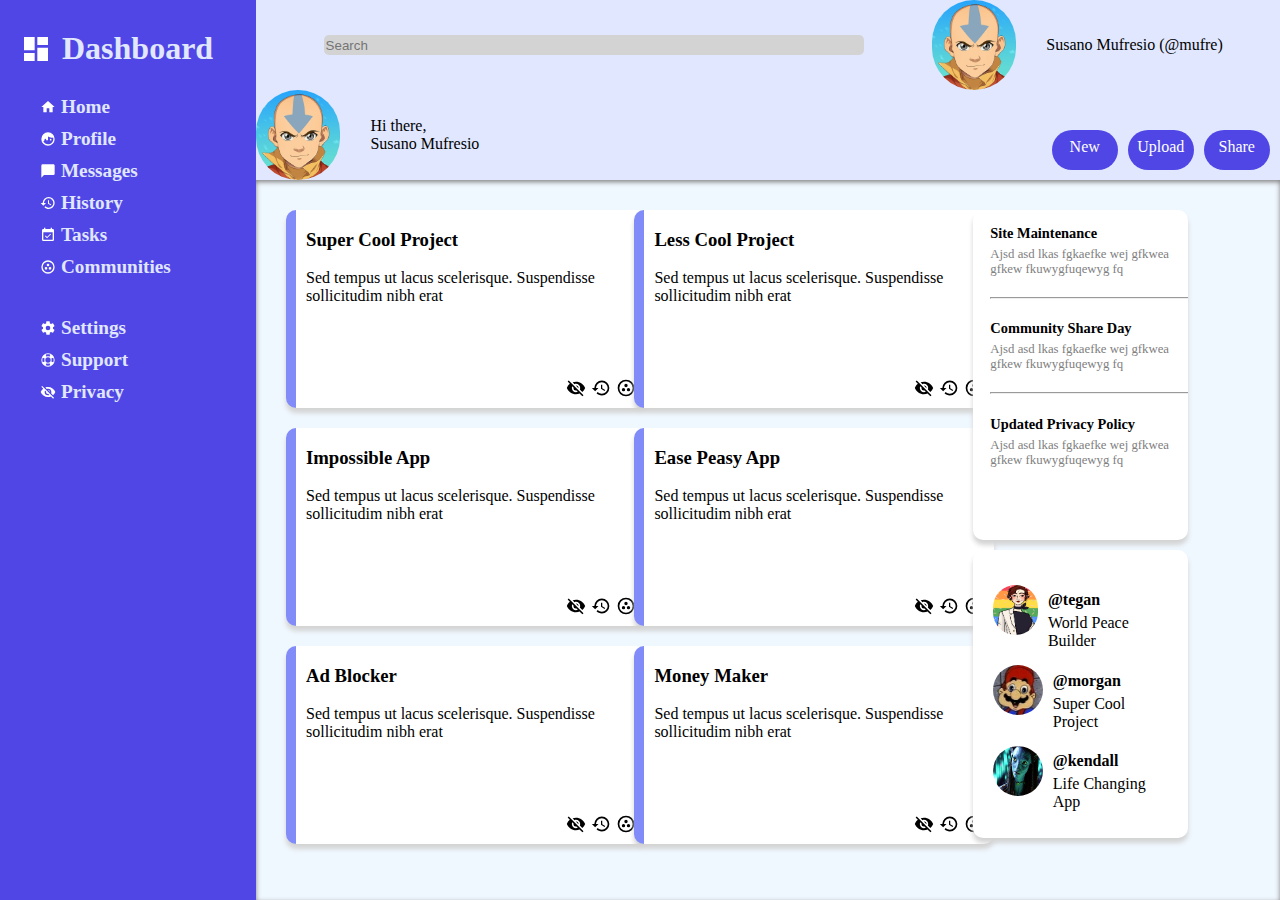
==== 2 - Admin Dashboard/index.html @ 78089c13 "Added 2nd Project" ====
<!DOCTYPE html>
<html>

<head>
    <meta charset='utf-8'>
    <title>Admin Dashboard</title>
    <meta name='viewport' content='width=device-width, initial-scale=1'>
    <link rel='stylesheet' type='text/css' href='assets/style.css'>
</head>

<body>
    <div class="site">
        <div class="navbar">
            <div class="logo">
                <img src="assets/view-dashboard.svg">
                <span>Dashboard</span>
            </div>
            <ul>
                <li><img src="assets/home.svg"><a href="">Home</a></li>
                <li><img src="assets/profile.svg"><a href="">Profile</a></li>
                <li><img src="assets/message.svg"><a href="">Messages</a></li>
                <li><img src="assets/history.svg"><a href="">History</a></li>
                <li><img src="assets/calendar-check.svg"><a href="">Tasks</a></li>
                <li><img src="assets/communities.svg"><a href="">Communities</a></li>
            </ul>
            <ul>
                <li><img src="assets/settings.svg"><a href="">Settings</a></li>
                <li><img src="assets/support.svg"><a href="">Support</a></li>
                <li><img src="assets/privacy.svg"><a href="">Privacy</a></li>
            </ul>
        </div>

        <div class="content">
            <div class="projectsMenuBar">
                <div class="searchProfile">
                    <div class="searchInput">
                        <input type="search" placeholder="Search">
                    </div>
                    <div class="profileLogo">
                        <img src="assets/avatar.jpg" alt="">
                        <div class="caption">
                            <span>Susano Mufresio (@mufre)</span>
                        </div>
                    </div>
                </div>
                <div class="projectMenu">
                    <div class="profileLogo">
                        <img src="assets/avatar.jpg" alt="">
                        <div class="caption">
                            <span>Hi there,</span>
                            <span>Susano Mufresio</span>
                        </div>
                    </div>
                    <div class="horizontalMenu">
                        <div class="button">
                            <a href="">New</a>
                        </div>
                        <div class="button">
                            <a href="">Upload</a>
                        </div>
                        <div class="button">
                            <a href="">Share</a>
                        </div>
                    </div>
                </div>
            </div>
            <div class="projectsDisplay">
                <div class="projects">
                    <div class="projectPreview whiteBGShadowRoundborder">
                        <div class="text">
                            <h3>Super Cool Project</h3>
                            <span>Sed tempus ut lacus scelerisque. Suspendisse sollicitudim nibh erat</span>
                        </div>
                        <div><img src="assets/privacy.svg" alt=""><img src="assets/history.svg" alt=""><img src="assets/communities.svg" alt=""></div>
                    </div>
                    <div class="projectPreview whiteBGShadowRoundborder">
                        <div class="text">
                            <h3>Less Cool Project</h3>
                            <span>Sed tempus ut lacus scelerisque. Suspendisse sollicitudim nibh erat</span>
                        </div>
                        <div><img src="assets/privacy.svg" alt=""><img src="assets/history.svg" alt=""><img src="assets/communities.svg" alt=""></div>
                    </div>
                    <div class="projectPreview whiteBGShadowRoundborder">
                        <div class="text">
                            <h3>Impossible App</h3>
                            <span>Sed tempus ut lacus scelerisque. Suspendisse sollicitudim nibh erat</span>
                            </div>
                        <div><img src="assets/privacy.svg" alt=""><img src="assets/history.svg" alt=""><img src="assets/communities.svg" alt=""></div>
                    </div>
                    <div class="projectPreview whiteBGShadowRoundborder">
                        <div class="text">
                            <h3>Ease Peasy App</h3>
                            <span>Sed tempus ut lacus scelerisque. Suspendisse sollicitudim nibh erat</span>
                        </div>
                        <div><img src="assets/privacy.svg" alt=""><img src="assets/history.svg" alt=""><img src="assets/communities.svg" alt=""></div>
                    </div>
                    <div class="projectPreview whiteBGShadowRoundborder">
                        <div class="text">
                            <h3>Ad Blocker</h3>
                            <span>Sed tempus ut lacus scelerisque. Suspendisse sollicitudim nibh erat</span>
                        </div>
                        <div><img src="assets/privacy.svg" alt=""><img src="assets/history.svg" alt=""><img src="assets/communities.svg" alt=""></div>
                    </div>
                    <div class="projectPreview whiteBGShadowRoundborder">
                        <div class="text">
                            <h3>Money Maker</h3>
                            <span>Sed tempus ut lacus scelerisque. Suspendisse sollicitudim nibh erat</span>
                        </div>
                        <div><img src="assets/privacy.svg" alt=""><img src="assets/history.svg" alt=""><img src="assets/communities.svg" alt=""></div>
                    </div>
                </div>
                <div class="anouncements whiteBGShadowRoundborder">
                    <div class="anouncementsList">
                        <div class="anouncement">
                            <h4>Site Maintenance</h4>
                            <span>Ajsd asd lkas fgkaefke wej gfkwea gfkew fkuwygfuqewyg fq</span>
                        <hr>
                        </div>
                        <div class="anouncement">
                            <h4>Community Share Day</h4>
                            <span>Ajsd asd lkas fgkaefke wej gfkwea gfkew fkuwygfuqewyg fq</span>
                        <hr>
                        </div>
                        <div class="anouncement">
                            <h4>Updated Privacy Policy</h4>
                            <span>Ajsd asd lkas fgkaefke wej gfkwea gfkew fkuwygfuqewyg fq</span>
                        </div>
                    </div>
                </div>
                <div class="trending whiteBGShadowRoundborder">
                    <div class="trendingContainer">
                        <div class="trendingUnit">
                            <img src="assets/avatar1.png" alt="">
                            <div>
                                <h4>@tegan</h4>
                                <span>World Peace Builder</span>
                            </div>
                        </div>
                        <div class="trendingUnit">
                            <img src="assets/avatar2.png" alt="">
                            <div>
                                <h4>@morgan</h4>
                                <span>Super Cool Project</span>
                            </div>
                        </div>
                        <div class="trendingUnit">
                            <img src="assets/avatar3.jpg" alt="">
                            <div>
                                <h4>@kendall</h4>
                                <span>Life Changing App</span>
                            </div>
                    </div>
                    </div>
                </div>
            </div>
        </div> 
    </div>
</body>
</html>
---- 2 - Admin Dashboard/assets/style.css ----
body {
    margin: 0;
}

.site {
    height: 100vh;
    width: 100vw;

    grid-template-columns: 20vw 20vw 20vw 20vw 20vw;

    display: grid;
}

.navbar {
    background-color: #4f46e5;
    flex-direction: column;
    display: flex;
}

.navbar, .navbar a {
    font-size: 1.2rem;
    font-weight: bold;
    color: #e0e7ff;
}

.logo {
    margin: 10px;
    margin-left: 20px;
    margin-top: 30px;
    font-size: 2rem;
    gap: 10px;
    align-items: center;
    flex-direction: row;
    display: flex;
}

.navbar img {
    filter: invert(100%);
    width: 1rem;
}

.logo img {
    width: 2rem;
}

li {
    gap: 5px;
    flex-direction: row;
    display: flex;
}

a {
    text-decoration: none;
}

li a {
    transition-property: color;
    transition-duration: 0.5s;
 }

li a:hover {
    transition-property: color;
    transition-duration: 0.5s;
    color: #818cf8 ;
}

.navbar ul {
    list-style-type: none;
    gap: 10px;
    flex-direction: column;
    display: flex;
}

.content {
    height: 100%;
    background-color: #e0e7ff;
    grid-column-start: 2;
    grid-column-end: 6;

    display: grid;

    grid-template-rows: 20% 20% 20% 20% 20% ;
}

.profileLogo {
    gap: 30px;
    overflow: hidden;
    align-items: center;
    flex-direction: row;
    display: flex;
}

.profileLogo img {
    width: 25%;
    min-height: 100%;
    border-radius: 50px;
}

.caption {
    flex-direction: column;
    display: flex;
}

.projectsMenuBar {
    display: grid;
    grid-template-rows: 50% 50%;
}

.projectMenu, .searchProfile {
    display: grid;
    grid-template-columns: 33% 33% 33%;
}

.horizontalMenu {
    grid-column-start: 2;
    grid-column-end: 4;
}

.searchInput {
    grid-column-start: 1;
    grid-column-end: 3;
    display: flex;
    justify-content: center;
    align-items: center;
}

.projectsDisplay {
    grid-row-start: 2;
    grid-row-end: 7;
}


.horizontalMenu {
    gap: 10px;
    margin-bottom: 10px;
    justify-content: flex-end;
    align-items: flex-end;
    flex-direction: row;
    display: flex;   
}

.button {
    background-color: #4f46e5;
    border-radius: 25px;
    padding: 0.5rem;
    height: 30%;
    width: 50px;
    justify-content: center;
    display: flex;
    transition-property: background-color;
    transition-duration: 0.2s;
}

.button:hover {
    background-color: #818cf8;
    transition-property: background-color;
    transition-duration: 0.2s;
}

.button a {
    color: white;
}

input[type="search"] {
    width: 80%;
    height: 20px;
    outline: 0;
    border: solid 0px black;
    border-radius: 5px;
    background-color: lightgray;
}

.projectsDisplay {
    background-color: aliceblue;
    display: grid;
    grid-template-columns: 70% 30%;
    grid-template-rows: 50% 50%;
    box-shadow: inset 0px 2px 5px gray;
}

.projects {
    margin: 30px;
    grid-row-start: 1;
    grid-row-end: 3;
    display: grid;
    gap: 20px;
    grid-template-rows: 30% 30% 30%;
    grid-template-columns: 50% 50%;
}

.projectPreview {
    width: 350px;
    transition-property: width;
    transition-duration: 0.7s;
    border-left: solid 10px #818cf8;
    flex-direction: column;
    justify-content: space-between;
    display: flex;
}

.projectPreview:hover {
    width: 390px;
    transition-property: width;
    transition-duration: 0.7s;
}

.projectPreview > *{
    margin-left: 10px;
}

.anouncements {
    margin-top: 30px;
    border-radius: 10px;
    overflow: hidden;
    width: 70%;
}

.anouncementsList {
    margin: 10px;
    width: 100%;
    gap: 10px;
    align-items: center;
    flex-direction: column;
    display: flex;
}

.anouncement {
    width: 200px;
    font-size: 0.8rem;
}

.anouncement h4 {
    margin-top: 5px;
    margin-bottom: 5px;
    font-size: 0.9rem;
}

.anouncement span {
    color: gray;
}

hr {
    margin-top: 20px;
    padding: 0;
    width: 100%;
    color: lightgrey;
}

.projectPreview img {
    width: 20px;
}

.trending {
    margin-top: 10px;
    width: 70%;
    height: 80%;
}

.trendingContainer {
    margin: 20px;
}

.trendingUnit {
    gap: 10px;
    align-items: center;
    flex-direction: row;
    display: flex;
}

.trendingUnit h4 {
    margin-bottom: 5px;
}

.trending img {
    border-radius: 100px;
    width: 50px;
    height: 50px;
}

.projectPreview div:nth-child(2){
    gap: 5px;
    margin: 10px;
    justify-content: flex-end;
    flex-direction: row;
    display: flex;
}

.whiteBGShadowRoundborder {
    border-radius: 10px;
    background-color: white;
    box-shadow: 0 5px 5px lightgray;
}
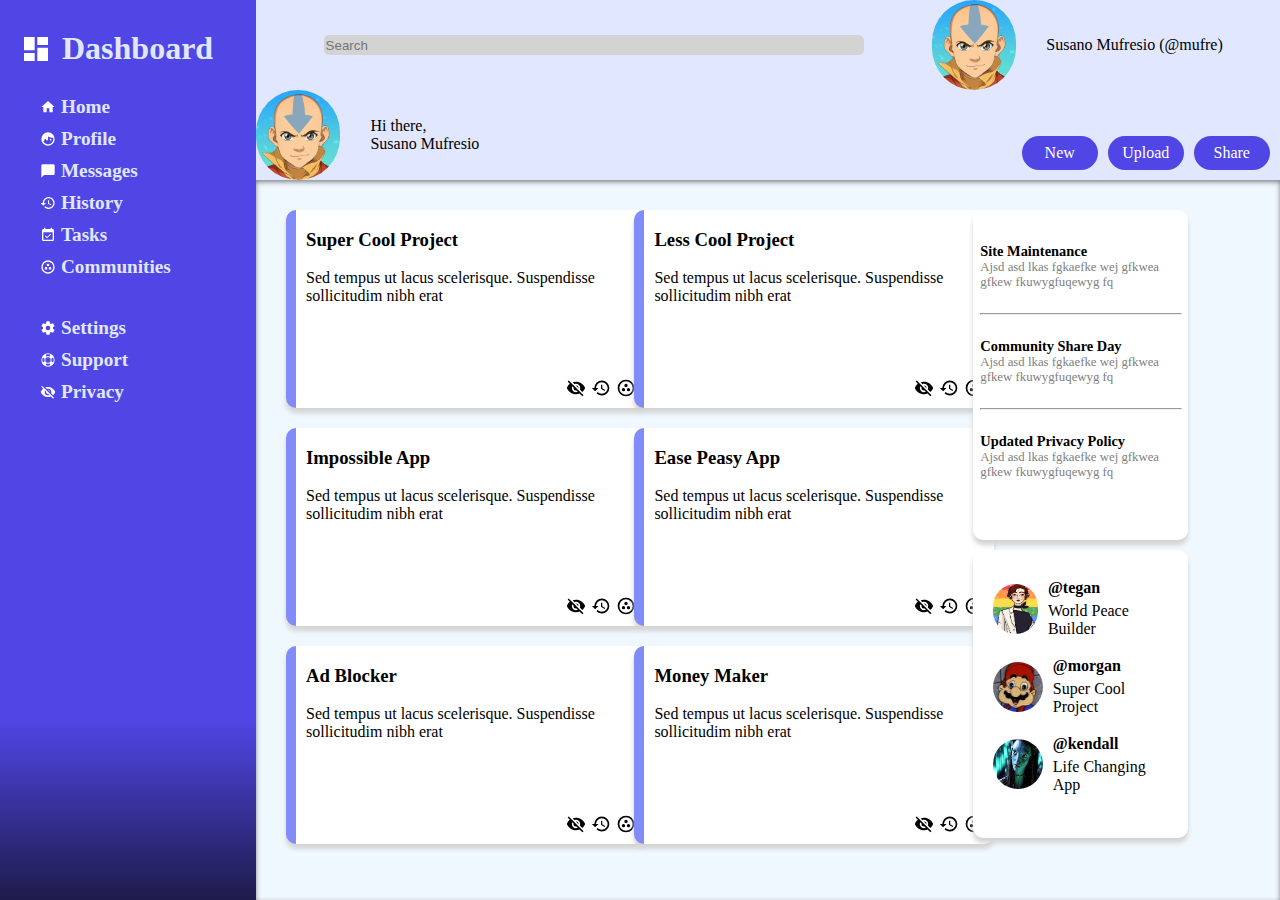
==== commit 66e3b414: "Some Alignments Fixed on #2" ====
--- a/2 - Admin Dashboard/index.html
+++ b/2 - Admin Dashboard/index.html
@@ -114,13 +114,13 @@
                         <div class="anouncement">
                             <h4>Site Maintenance</h4>
                             <span>Ajsd asd lkas fgkaefke wej gfkwea gfkew fkuwygfuqewyg fq</span>
-                        <hr>
                         </div>
+                        <div class="anouncement"> <hr> </div>
                         <div class="anouncement">
                             <h4>Community Share Day</h4>
                             <span>Ajsd asd lkas fgkaefke wej gfkwea gfkew fkuwygfuqewyg fq</span>
-                        <hr>
                         </div>
+                        <div class="anouncement"> <hr> </div>
                         <div class="anouncement">
                             <h4>Updated Privacy Policy</h4>
                             <span>Ajsd asd lkas fgkaefke wej gfkwea gfkew fkuwygfuqewyg fq</span>
--- a/2 - Admin Dashboard/assets/style.css
+++ b/2 - Admin Dashboard/assets/style.css
@@ -12,7 +12,7 @@
 }
 
 .navbar {
-    background-color: #4f46e5;
+    background-image: linear-gradient(180deg, #4f46e5 0%,#4f46e5 80%, #1e1b4b 100%);
     flex-direction: column;
     display: flex;
 }
@@ -143,8 +143,7 @@
     background-color: #4f46e5;
     border-radius: 25px;
     padding: 0.5rem;
-    height: 30%;
-    width: 50px;
+    width: 60px;
     justify-content: center;
     display: flex;
     transition-property: background-color;
@@ -216,22 +215,24 @@
 }
 
 .anouncementsList {
-    margin: 10px;
+    margin-top: 15%;
     width: 100%;
-    gap: 10px;
-    align-items: center;
-    flex-direction: column;
-    display: flex;
+    height: 90%;
+    justify-content: space-around;
+    grid-template-rows: 16% 16% 16% 16% 16%;
+    display: grid;
 }
 
 .anouncement {
     width: 200px;
     font-size: 0.8rem;
+    justify-content: center;
+    flex-direction: column;
+    display: flex;
 }
 
 .anouncement h4 {
-    margin-top: 5px;
-    margin-bottom: 5px;
+    margin: 0;
     font-size: 0.9rem;
 }
 
@@ -240,8 +241,6 @@
 }
 
 hr {
-    margin-top: 20px;
-    padding: 0;
     width: 100%;
     color: lightgrey;
 }
@@ -258,6 +257,9 @@
 
 .trendingContainer {
     margin: 20px;
+    height: 90%;
+    display: grid;
+    grid-template-rows: 30% 30% 30%;
 }
 
 .trendingUnit {
@@ -268,6 +270,7 @@
 }
 
 .trendingUnit h4 {
+    margin-top: 0;
     margin-bottom: 5px;
 }
 
